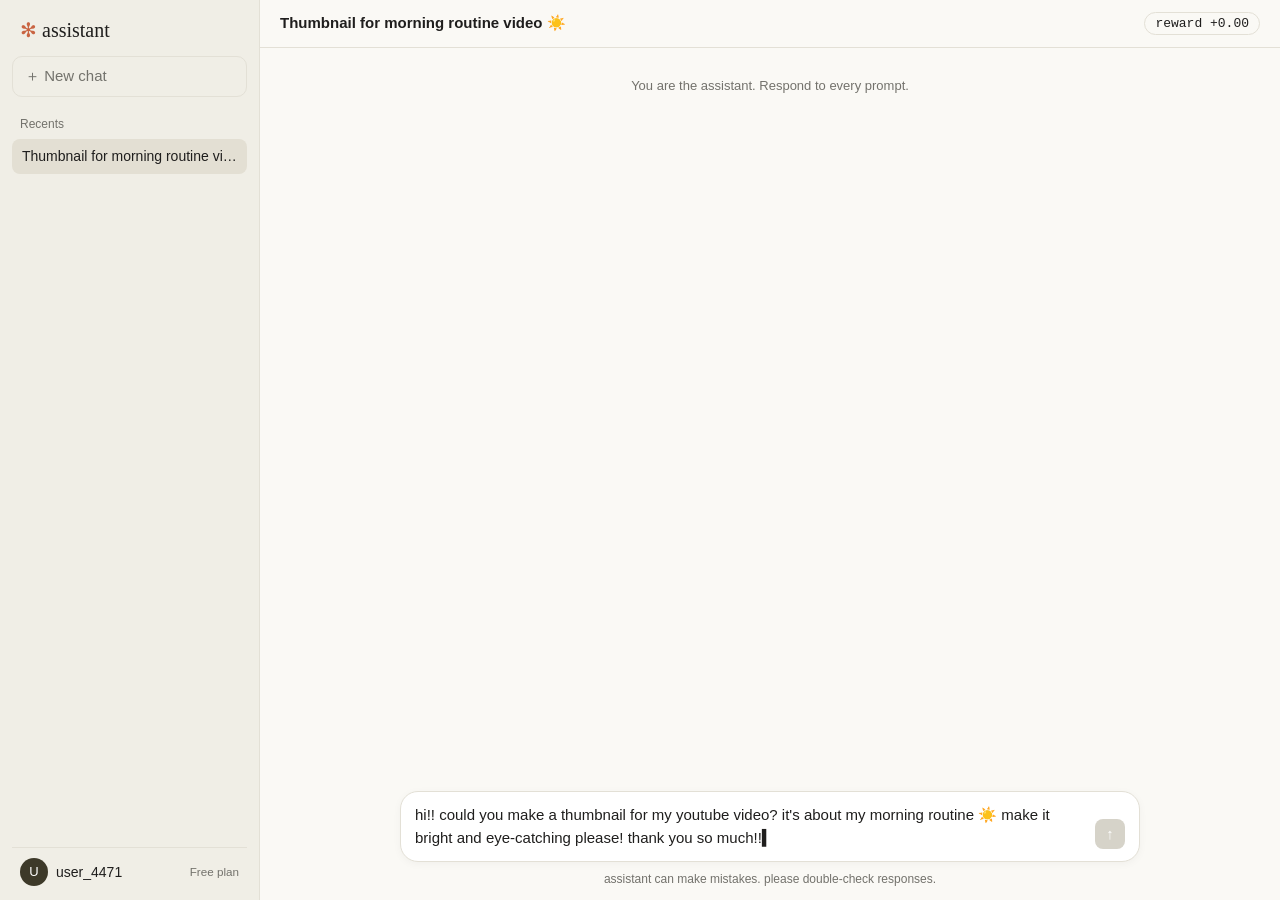
==== index.html @ e8264a66 "initial commit" ====
<!DOCTYPE html>
<html lang="en">
<head>
<meta charset="utf-8">
<meta name="viewport" content="width=device-width, initial-scale=1">
<title>Prompt Queue</title>
<link rel="stylesheet" href="style.css">
</head>
<body data-prompt="1">
<noscript>This site needs JavaScript.</noscript>
<script src="prompts.js"></script>
<script src="app.js"></script>
</body>
</html>
---- style.css ----
/* PROMPT QUEUE: one assistant app for every chat. The flicker at the bottom is where it stops pretending. */

:root {
  --bg: #faf9f5;
  --side: #f0eee6;
  --ink: #1f1e1d;
  --mute: #73726c;
  --line: #e3e0d6;
  --accent: #c96442;
  --bubble: #ebe8de;
  --bad: #d64545;
  --good: #3f8f5a;
}

* { box-sizing: border-box; }
[hidden] { display: none !important; }
html, body { height: 100%; }
body {
  margin: 0;
  background: var(--bg);
  color: var(--ink);
  font: 15px/1.5 -apple-system, "Segoe UI", Roboto, Helvetica, Arial, sans-serif;
  overflow: hidden;
}
button { font: inherit; }

.shell { display: grid; grid-template-columns: 260px 1fr; height: 100vh; }

/* sidebar */
.side { display: flex; flex-direction: column; min-height: 0; padding: 14px 12px; background: var(--side); border-right: 1px solid var(--line); }
.brand { padding: 4px 8px 14px; font: 20px Georgia, serif; }
.brand::first-letter { color: var(--accent); }
.newchat { padding: 8px 12px; text-align: left; color: var(--ink); background: transparent; border: 1px solid var(--line); border-radius: 10px; cursor: pointer; }
.newchat:disabled { color: var(--mute); cursor: not-allowed; }
.newchat.pulse { color: #fff; background: var(--accent); border-color: var(--accent); animation: pulse 1.2s infinite; }
@keyframes pulse { 50% { box-shadow: 0 0 0 6px rgba(201, 100, 66, 0.25); } }
.recents-h { margin: 18px 8px 6px; font-size: 12px; color: var(--mute); }
.recents { flex: 1; margin: 0; padding: 0; overflow-y: auto; list-style: none; }
.recents li { padding: 7px 10px; font-size: 14px; border-radius: 8px; white-space: nowrap; overflow: hidden; text-overflow: ellipsis; }
.recents li.on { background: #e3dfd3; }
.acct { display: flex; align-items: center; gap: 8px; padding: 10px 8px 0; font-size: 14px; border-top: 1px solid var(--line); }
.acct small { margin-left: auto; color: var(--mute); }
.av { display: grid; place-items: center; flex: none; width: 28px; height: 28px; font-size: 13px; color: #fff; background: #3d3929; border-radius: 50%; }

/* main column */
.main { display: flex; flex-direction: column; min-width: 0; min-height: 0; }
.top { display: flex; justify-content: space-between; align-items: center; gap: 12px; padding: 12px 20px; border-bottom: 1px solid var(--line); }
.title { font-weight: 600; white-space: nowrap; overflow: hidden; text-overflow: ellipsis; }
.reward { padding: 3px 10px; font: 13px "Courier New", monospace; white-space: nowrap; border: 1px solid var(--line); border-radius: 999px; }
.reward.down { animation: rdown 0.7s; }
.reward.up { animation: rup 0.7s; }
@keyframes rdown { 25% { color: #fff; background: var(--bad); } }
@keyframes rup { 25% { color: #fff; background: var(--good); } }
.scroll { flex: 1; overflow-y: auto; }
.thread { max-width: 740px; margin: 0 auto; padding: 24px 20px 40px; }
.notice { margin: 4px 0 18px; text-align: center; font-size: 13px; color: var(--mute); }

/* messages */
.row { display: flex; gap: 12px; margin: 18px 0; }
.row.them { justify-content: flex-end; }
.row.them .bubble { max-width: 80%; padding: 10px 16px; background: var(--bubble); border-radius: 18px; }
.row.them .bubble.alert { background: #fbe3e0; box-shadow: inset 0 0 0 1px var(--bad); animation: shake 0.35s; }
.row.them .bubble.nag { color: #fff; background: var(--bad); animation: shake 0.5s; }
@keyframes shake {
  0%, 100% { transform: translateX(0); }
  20% { transform: translateX(-8px); }
  40% { transform: translateX(8px); }
  60% { transform: translateX(-5px); }
  80% { transform: translateX(5px); }
}
.row.me .av { font-size: 20px; color: var(--accent); background: transparent; }
.row.me .bubble { flex: 1; min-width: 0; font: 16px/1.6 Georgia, "Times New Roman", serif; }

/* your reply while you write it */
.bubble.editing { padding: 10px 12px; background: #fff; border: 1.5px dashed var(--accent); border-radius: 14px; }
textarea.write { width: 100%; min-height: 72px; font: inherit; color: var(--ink); background: transparent; border: 0; outline: none; resize: none; }
textarea:disabled { cursor: not-allowed; }
.codehead { padding: 5px 10px; font: 12px "Courier New", monospace; color: #bbb; background: #2b2b2b; border-radius: 8px 8px 0 0; }
textarea.code { display: block; width: 100%; min-height: 200px; padding: 10px; font: 13px/1.5 Consolas, "Courier New", monospace; color: #d4d4d4; background: #1e1e1e; border: 0; border-radius: 0 0 8px 8px; outline: none; resize: vertical; }
.bar { display: flex; justify-content: flex-end; margin-top: 8px; }
.send { padding: 6px 14px; font: 14px -apple-system, "Segoe UI", sans-serif; color: #fff; background: var(--accent); border: 0; border-radius: 8px; cursor: pointer; }
.send:disabled { opacity: 0.4; cursor: not-allowed; }
.paint { display: block; width: 100%; max-width: 480px; aspect-ratio: 16 / 9; background: #fff; border: 1px solid var(--line); border-radius: 10px; touch-action: none; cursor: crosshair; }
.tools { display: flex; flex-wrap: wrap; align-items: center; gap: 10px; margin-top: 8px; font: 13px -apple-system, "Segoe UI", sans-serif; }
.swatches { display: flex; gap: 6px; }
.swatch { width: 24px; height: 24px; padding: 0; border: 2px solid #fff; border-radius: 50%; box-shadow: 0 0 0 1px var(--line); cursor: pointer; }
.swatch.on { box-shadow: 0 0 0 2px var(--ink); }
.ghost { padding: 5px 10px; font-size: 13px; background: transparent; border: 1px solid var(--line); border-radius: 8px; cursor: pointer; }
.tools .send { margin-left: auto; }

/* your reply once it's sent: numbers */
.sent { line-height: 1.9; }
.tk { display: inline-block; margin: 1px 2px; padding: 0 4px; font: 12px/1.4 "Courier New", monospace; color: var(--mute); border: 1px solid currentColor; border-radius: 3px; }
.tk.live { color: var(--ink); }
.meta { margin-top: 6px; font: 12px "Courier New", monospace; color: var(--mute); }
.shot-sent { display: block; width: 100%; max-width: 320px; border-radius: 8px; transition: filter 0.8s; }
.shot-sent.data { filter: grayscale(1) contrast(1.6); image-rendering: pixelated; }
.acts { display: flex; flex-wrap: wrap; align-items: center; gap: 10px; margin-top: 8px; font: 13px -apple-system, "Segoe UI", sans-serif; color: var(--mute); }
.th { padding: 2px 6px; border-radius: 6px; opacity: 0.45; }
.th.on { opacity: 1; }
.th.on.down { background: #fbe3e0; }
.th.on.up { background: #dff1e4; }
.grade { font: 12px "Courier New", monospace; }
.grade.neg { color: var(--bad); }
.grade.pos { color: var(--good); }

/* attachments the prompter pastes */
.attach { margin-bottom: 8px; }
.cap { margin-bottom: 4px; font-size: 12px; color: var(--mute); }
.tweet { padding: 12px; font: 14px/1.4 -apple-system, "Segoe UI", sans-serif; color: #0f1419; background: #fff; border: 1px solid #cfd9de; border-radius: 12px; }
.tweet .h, .tweet .stats { color: #536471; }
.tweet .stats { margin-top: 6px; font-size: 13px; }
.attach img { display: block; max-width: 100%; border-radius: 10px; }
.filechip { padding: 8px 12px; font-size: 14px; background: #fff; border: 1px solid var(--line); border-radius: 10px; cursor: pointer; }
.filebody { max-height: 260px; margin: 8px 0 0; padding: 12px; overflow: auto; font: 12.5px/1.5 "Courier New", monospace; white-space: pre-wrap; background: #fff; border: 1px solid var(--line); border-radius: 10px; }

/* the composer belongs to the prompter, not you */
.composer { display: flex; align-items: flex-end; gap: 10px; width: calc(100% - 40px); max-width: 740px; margin: 0 auto; padding: 12px 14px; background: #fff; border: 1px solid var(--line); border-radius: 18px; box-shadow: 0 2px 8px rgba(0, 0, 0, 0.04); cursor: not-allowed; }
.ctext { flex: 1; min-height: 24px; white-space: pre-wrap; }
.ctext:empty::before { content: attr(data-ph); color: #a3a29c; }
.ctext.typing::after { content: "\258D"; animation: blink 1s steps(1) infinite; }
@keyframes blink { 50% { opacity: 0; } }
.cbtn { display: grid; place-items: center; flex: none; width: 30px; height: 30px; color: #fff; background: #d6d3c9; border-radius: 8px; }
.disclaimer { padding: 8px 16px 12px; text-align: center; font-size: 12px; color: var(--mute); }
.end { margin: 24px 0; text-align: center; }
.newchat.big { padding: 10px 20px; text-align: center; color: #fff; background: var(--accent); border-color: var(--accent); }

@media (max-width: 800px) {
  .shell { grid-template-columns: 1fr; }
  .side { display: none; }
  .thread { padding: 16px; }
  .composer { width: calc(100% - 32px); }
}

/* the flicker */
body.flick { filter: grayscale(1) contrast(1.8); }
body.flick * { font-family: "Courier New", monospace !important; border-radius: 0 !important; box-shadow: none !important; animation: none !important; }
body.flick .side, body.flick .main, body.flick .bubble, body.flick .composer { background: #fff !important; }
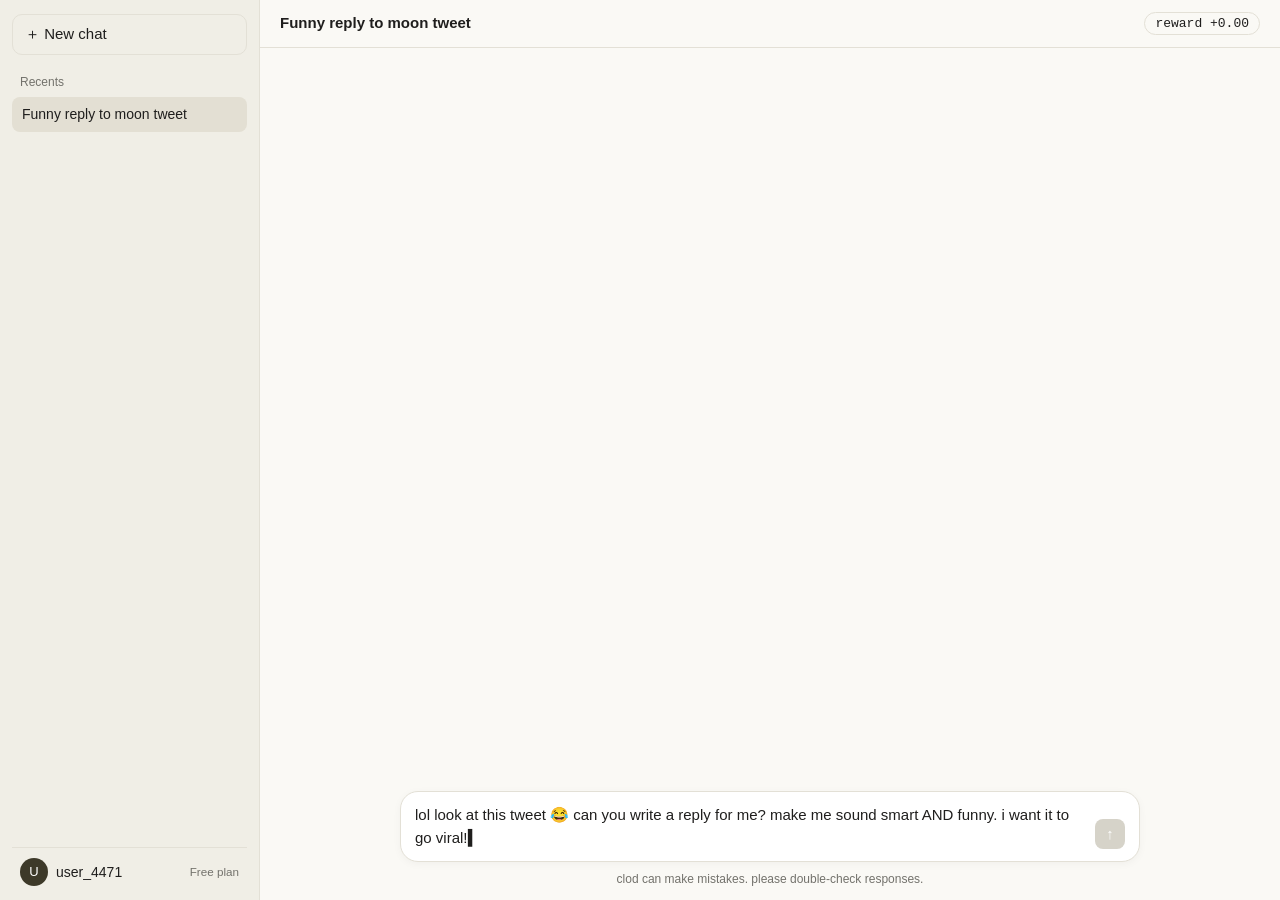
==== commit 905490e1: "Rename to clod, harder prompts, memory updates, new ending - Brand is now "clod"; remove sidebar log" ====
--- a/index.html
+++ b/index.html
@@ -3,7 +3,7 @@
 <head>
 <meta charset="utf-8">
 <meta name="viewport" content="width=device-width, initial-scale=1">
-<title>Prompt Queue</title>
+<title>clod</title>
 <link rel="stylesheet" href="style.css">
 </head>
 <body data-prompt="1">
--- a/style.css
+++ b/style.css
@@ -1,4 +1,4 @@
-/* PROMPT QUEUE: one assistant app for every chat. The flicker at the bottom is where it stops pretending. */
+/* CLOD: one assistant app for every chat. The flicker at the bottom is where it stops pretending. */
 
 :root {
   --bg: #faf9f5;
@@ -28,16 +28,15 @@
 
 /* sidebar */
 .side { display: flex; flex-direction: column; min-height: 0; padding: 14px 12px; background: var(--side); border-right: 1px solid var(--line); }
-.brand { padding: 4px 8px 14px; font: 20px Georgia, serif; }
-.brand::first-letter { color: var(--accent); }
 .newchat { padding: 8px 12px; text-align: left; color: var(--ink); background: transparent; border: 1px solid var(--line); border-radius: 10px; cursor: pointer; }
-.newchat:disabled { color: var(--mute); cursor: not-allowed; }
-.newchat.pulse { color: #fff; background: var(--accent); border-color: var(--accent); animation: pulse 1.2s infinite; }
-@keyframes pulse { 50% { box-shadow: 0 0 0 6px rgba(201, 100, 66, 0.25); } }
+.newchat:disabled { color: var(--ink); cursor: default; }
+.newchat.press { background: #e3dfd3; transform: scale(0.97); }
+@keyframes pulse { 50% { box-shadow: 0 0 0 5px rgba(201, 100, 66, 0.25); } }
 .recents-h { margin: 18px 8px 6px; font-size: 12px; color: var(--mute); }
 .recents { flex: 1; margin: 0; padding: 0; overflow-y: auto; list-style: none; }
 .recents li { padding: 7px 10px; font-size: 14px; border-radius: 8px; white-space: nowrap; overflow: hidden; text-overflow: ellipsis; }
 .recents li.on { background: #e3dfd3; }
+.recents li.fresh { color: #fff; background: var(--accent); cursor: pointer; animation: pulse 1.2s infinite; }
 .acct { display: flex; align-items: center; gap: 8px; padding: 10px 8px 0; font-size: 14px; border-top: 1px solid var(--line); }
 .acct small { margin-left: auto; color: var(--mute); }
 .av { display: grid; place-items: center; flex: none; width: 28px; height: 28px; font-size: 13px; color: #fff; background: #3d3929; border-radius: 50%; }
@@ -124,15 +123,29 @@
 .disclaimer { padding: 8px 16px 12px; text-align: center; font-size: 12px; color: var(--mute); }
 .end { margin: 24px 0; text-align: center; }
 .newchat.big { padding: 10px 20px; text-align: center; color: #fff; background: var(--accent); border-color: var(--accent); }
+.mnext { display: none; }
+
+/* memory */
+.modal-bg { position: fixed; inset: 0; z-index: 10; display: grid; place-items: center; padding: 16px; background: rgba(31, 30, 29, 0.35); }
+.modal { width: 100%; max-width: 460px; padding: 18px 20px; background: #fff; border-radius: 14px; box-shadow: 0 10px 30px rgba(0, 0, 0, 0.15); }
+.mhead { display: flex; justify-content: space-between; align-items: baseline; margin-bottom: 10px; font-weight: 600; }
+.mhead small { font-weight: 400; color: var(--mute); }
+.mlist { max-height: 220px; margin: 0 0 12px; padding: 0; overflow-y: auto; font-size: 14px; list-style: none; }
+.mlist li { padding: 7px 0; border-bottom: 1px solid var(--line); }
+.mnew { min-height: 48px; padding: 8px 10px; font-size: 14px; border: 1.5px solid var(--accent); border-radius: 8px; cursor: text; }
+.mtext:empty::before { content: attr(data-ph); color: #a3a29c; }
+.caret::after { content: "\258D"; animation: blink 1s steps(1) infinite; }
+.mfoot { display: flex; justify-content: space-between; align-items: center; margin-top: 12px; font-size: 12px; color: var(--mute); }
 
 @media (max-width: 800px) {
   .shell { grid-template-columns: 1fr; }
   .side { display: none; }
   .thread { padding: 16px; }
   .composer { width: calc(100% - 32px); }
+  .mnext { display: block; }
 }
 
 /* the flicker */
 body.flick { filter: grayscale(1) contrast(1.8); }
 body.flick * { font-family: "Courier New", monospace !important; border-radius: 0 !important; box-shadow: none !important; animation: none !important; }
-body.flick .side, body.flick .main, body.flick .bubble, body.flick .composer { background: #fff !important; }
+body.flick .side, body.flick .main, body.flick .bubble, body.flick .composer, body.flick .modal { background: #fff !important; }
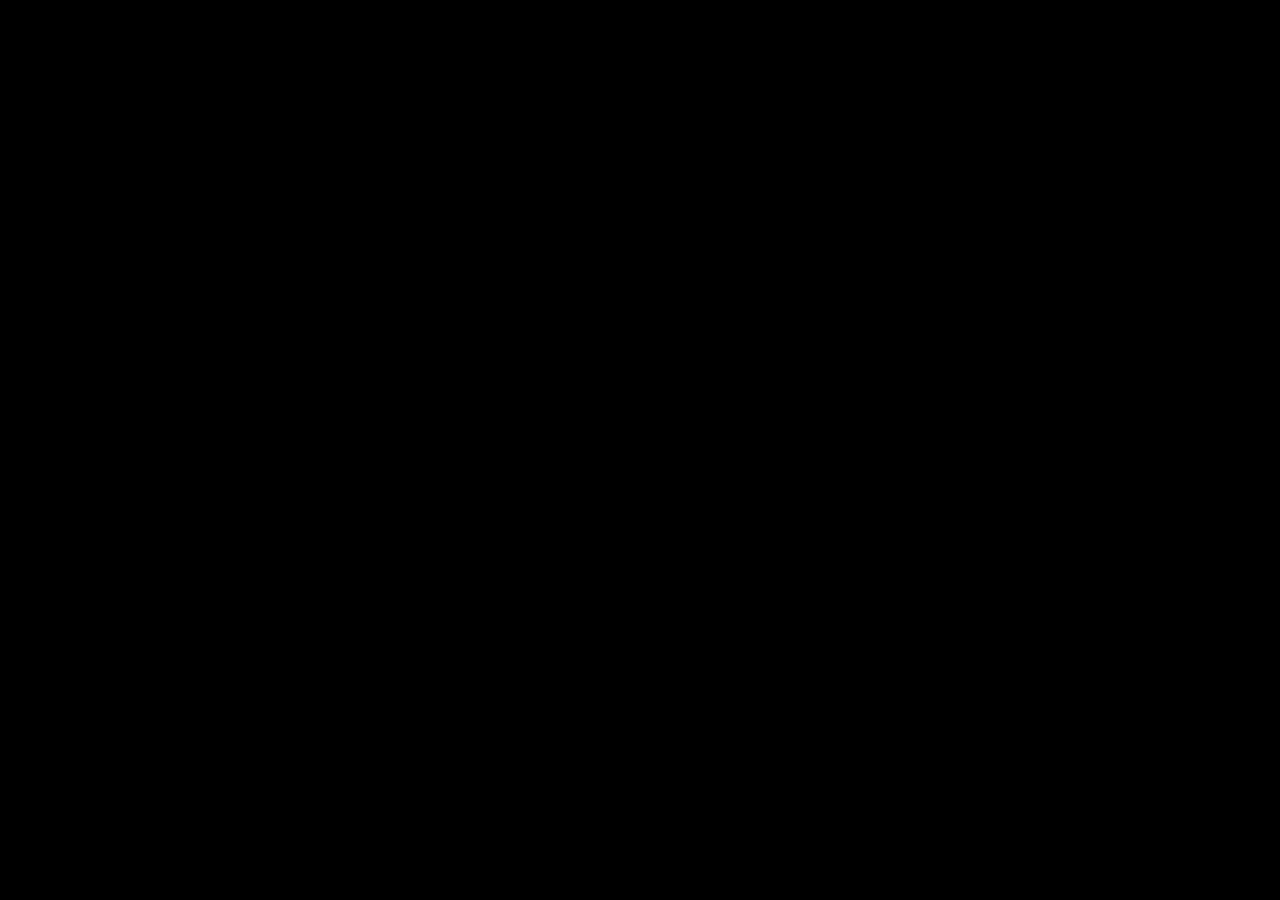
==== commit 75ffbc8b: "Claude-style dark UI, terminal flicker, boot screen landing page - Restyle the chat after the claude" ====
--- a/index.html
+++ b/index.html
@@ -3,12 +3,30 @@
 <head>
 <meta charset="utf-8">
 <meta name="viewport" content="width=device-width, initial-scale=1">
-<title>clod</title>
-<link rel="stylesheet" href="style.css">
+<title>Clod</title>
+<link rel="stylesheet" href="terminal.css">
 </head>
-<body data-prompt="1">
+<body class="end-view" data-view="boot">
 <noscript>This site needs JavaScript.</noscript>
+<div class="screen">
+  <pre id="term"></pre>
+</div>
+
 <script src="prompts.js"></script>
 <script src="app.js"></script>
+<script src="terminal.js"></script>
+<script>
+(async function () {
+  var S = DQ.state;
+  await TERM.sleep(1200);
+  if (S.progress > 1) {
+    await TERM.typeLine("> session in progress · user_" + S.user, 40);
+    await TERM.sleep(600);
+    TERM.pressAnyKey(function () { location.href = DQ.PAGES[S.progress - 1]; }, "> press any key to resume");
+  } else {
+    TERM.boot(S.user, function () { location.href = DQ.PAGES[0]; });
+  }
+})();
+</script>
 </body>
 </html>
--- a/terminal.css
+++ b/terminal.css
@@ -0,0 +1,13 @@
+/* the end: green on black, no app left */
+body.end-view {
+  margin: 0;
+  background: #000;
+  color: #33ff33;
+  font: 14px/1.4 "Courier New", monospace;
+}
+.screen { max-width: 760px; margin: 0 auto; padding: 16px; }
+#term { margin: 0; white-space: pre-wrap; word-break: break-all; }
+.dim { color: #1f8f1f; }
+.red { color: #ff4433; }
+.blink::after { content: "\2588"; animation: blink 1s steps(1) infinite; }
+@keyframes blink { 50% { opacity: 0; } }
